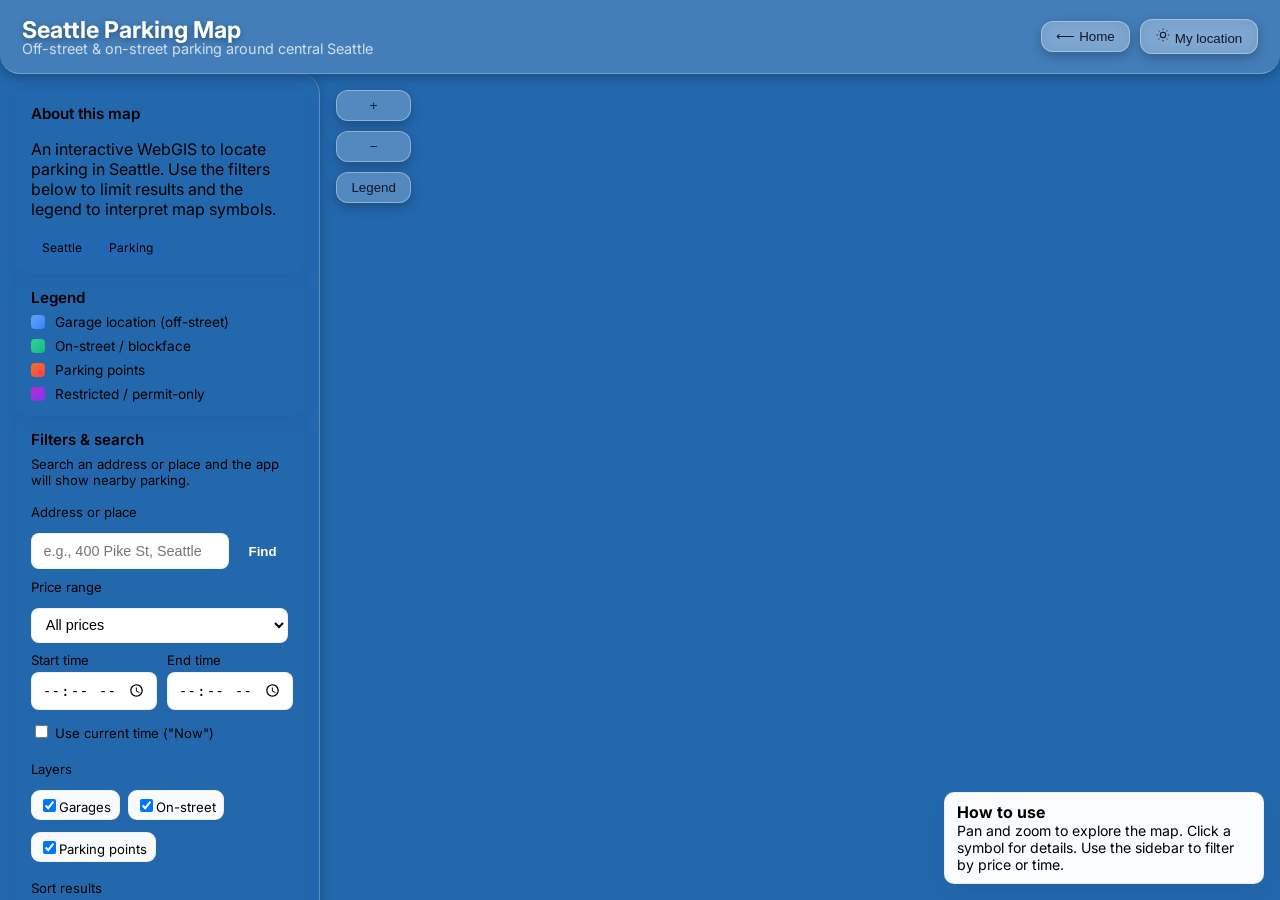
==== map.html @ 482f7bfe "1st style change and home page prototype" ====
<!DOCTYPE html>
<html>
<head>
    <meta charset="utf-8" />
    <meta name="viewport" content="width=device-width, initial-scale=1" />
    <title>Seattle Parking Map</title>

    <link href="https://api.mapbox.com/mapbox-gl-js/v2.5.0/mapbox-gl.css" rel="stylesheet" />
    <script src="https://api.mapbox.com/mapbox-gl-js/v2.5.0/mapbox-gl.js"></script>

    <link rel="preconnect" href="https://fonts.googleapis.com" />
    <link rel="preconnect" href="https://fonts.gstatic.com" crossorigin />
    <link href="https://fonts.googleapis.com/css2?family=Inter:wght@300;400;600&display=swap" rel="stylesheet" />

    <link rel="stylesheet" href="css/styles.css" />
</head>
<body>
    <div class="app" role="application" aria-labelledby="mapTitle">
        <header class="app-header">
            <div>
                <div id="mapTitle" class="app-title">Seattle Parking Map</div>
                <div class="app-subtitle">Off-street & on-street parking around central Seattle</div>
            </div>

            <div style="display:flex;gap:.6rem;align-items:center;">
                <button class="map-btn" onclick="window.location.href='index.html'" aria-label="Back to homepage">
                    ⟵ Home
                </button>
                <button class="map-btn" aria-label="Center on my location" id="btnGeolocate">
                    <svg viewBox="0 0 24 24" fill="none" aria-hidden="true" width="16" height="16"><path d="M12 8a4 4 0 100 8 4 4 0 000-8z" stroke="#0f172a" stroke-width="1.6" stroke-linecap="round" stroke-linejoin="round"/><path d="M21 12h-1M4 12H3M12 21v-1M12 4V3M18.36 5.64l-.7.7M6.34 17.66l-.7.7M18.36 18.36l-.7-.7M6.34 6.34l-.7-.7" stroke="#0f172a" stroke-width="1.4" stroke-linecap="round" stroke-linejoin="round"/></svg>
                    My location
                </button>
            </div>
        </header>

        <main class="app-main">
            <aside class="sidebar" aria-label="Map controls">
                <section class="panel">
                    <h2>About this map</h2>
                    <p>An interactive WebGIS to locate parking in Seattle. Use the filters below to limit results and the legend to interpret map symbols.</p>
                    <div class="chips" aria-hidden="true"><span class="chip">Seattle</span><span class="chip">Parking</span></div>
                </section>

                <section class="panel">
                    <h2>Legend</h2>
                    <div class="legend" role="list">
                        <div class="legend-item" role="listitem"><span class="legend-symbol symbol-garage" aria-hidden="true"></span><span>Garage location (off-street)</span></div>
                        <div class="legend-item" role="listitem"><span class="legend-symbol symbol-street" aria-hidden="true"></span><span>On-street / blockface</span></div>
                        <div class="legend-item" role="listitem"><span class="legend-symbol symbol-paid" aria-hidden="true"></span><span>Parking points</span></div>
                        <div class="legend-item" role="listitem"><span class="legend-symbol symbol-restricted" aria-hidden="true"></span><span>Restricted / permit-only</span></div>
                    </div>
                </section>

                <section class="panel">
                    <h2>Filters & search</h2>
                    <form class="filters" id="filtersForm" aria-describedby="filtersDesc" onsubmit="return false;">
                        <p id="filtersDesc" style="margin:0 0 .4rem 0;color:var(--muted);font-size:.82rem;">Search an address or place and the app will show nearby parking.</p>

                        <label for="searchInput">Address or place</label>
                        <div class="search-row">
                            <input id="searchInput" type="text" placeholder="e.g., 400 Pike St, Seattle" aria-label="Search address or place">
                            <button id="btnSearch" title="Find nearest parking">Find</button>
                        </div>

                        <label for="priceFilter">Price range</label>
                        <select id="priceFilter" aria-label="Filter by price">
                            <option value="all">All prices</option>
                            <option value="low">Under $15</option>
                            <option value="mid">$15–$30</option>
                            <option value="high">Over $30</option>
                        </select>

                        <div style="display:flex;gap:.6rem">
                            <div style="flex:1">
                                <label for="timeFrom">Start time</label>
                                <input id="timeFrom" type="time" class="small" aria-label="Start time">
                            </div>
                            <div style="flex:1">
                                <label for="timeTo">End time</label>
                                <input id="timeTo" type="time" class="small" aria-label="End time">
                            </div>
                        </div>

                        <label for="timeNow" style="margin-top:.15rem"><input id="timeNow" type="checkbox" aria-label="Use current time (Now)">&nbsp;Use current time ("Now")</label>

                        <label style="margin-top:.4rem">Layers</label>
                        <div class="layer-toggles" role="group" aria-label="Layer toggles">
                            <!-- these inputs are used by the JS below to toggle layer visibility -->
                            <label class="layer-toggle"><input id="toggleGarages" type="checkbox" checked>Garages</label>
                            <label class="layer-toggle"><input id="toggleBlockface" type="checkbox" checked>On-street</label>
                            <label class="layer-toggle"><input id="toggleRestricted" type="checkbox" checked>Parking points</label>
                        </div>

                        <label for="sortSelect" style="margin-top:.3rem">Sort results</label>
                        <select id="sortSelect" aria-label="Sort results">
                            <option value="distance">Distance</option>
                            <option value="price">Price</option>

                        </select>

                        <div id="searchResults" class="results" aria-live="polite">Enter an address and press "Find" to show nearby parking here.</div>
                    </form>
                </section>

                <div class="sidebar-footer">Data source: ....<br>Created for GEOG328.</div>
            </aside>

            <section class="map-wrap" aria-label="Map view">
                <div id="map" role="region" aria-label="Parking map"></div>

                <div class="map-controls" role="toolbar" aria-label="Map controls">
                    <button id="btnZoomIn" class="map-btn" aria-label="Zoom in">+</button>
                    <button id="btnZoomOut" class="map-btn" aria-label="Zoom out">−</button>
                    <button id="btnToggleLegend" class="map-btn" aria-label="Toggle map legend">Legend</button>
                </div>

                <div class="map-legend-overlay" id="mapLegend" aria-hidden="false" style="position:absolute;right:1rem;bottom:1rem;background:rgba(255,255,255,.98);padding:.6rem .75rem;border-radius:10px;border:1px solid rgba(15,23,42,.06);box-shadow:0 10px 28px rgba(2,6,23,.06);max-width:320px">
                    <strong>How to use</strong>
                    <div style="font-size:.88rem;color:var(--muted)">Pan and zoom to explore the map. Click a symbol for details. Use the sidebar to filter by price or time.</div>
                </div>
            </section>
        </main>
    </div>

         
    <script src="map-layers.js"></script>
</body>
</html>
---- css/styles.css ----
/* ------------------------------ */
/*          Root + Reset          */
/* ------------------------------ */

:root {
  --bg-glass: rgba(255, 255, 255, 0.15);
  --bg-glass-strong: rgba(255, 255, 255, 0.25);
  --blur: blur(10px);
  --border-glass: rgba(255, 255, 255, 0.25);
  --shadow-soft: 0 4px 12px rgba(0,0,0,0.25);
  --shadow-hover: 0 6px 18px rgba(0,0,0,0.32);
}

* {
  box-sizing: border-box;
}

html,
body {
  height: 100%;
  margin: 0;
  font-family: Inter, system-ui, -apple-system, BlinkMacSystemFont, "Segoe UI", sans-serif;
  background: linear-gradient(180deg, #f8fafc 0%, #f1f5f9 100%);
  color: var(--text-main);
}



/* -----------------------------------------
   TOP BAR (HEADER)
----------------------------------------- */

.app {
  display: flex;
  flex-direction: column;
  height: 100vh;
  background-color: #2368ad;
}

.app-header {

  background: var(--bg-glass);
  backdrop-filter: var(--blur);
  border-bottom: 1px solid var(--border-glass);
  border-radius: 0 0 20px 20px;
  padding: 1rem 1.4rem;
  box-shadow: var(--shadow-soft);
  display: flex;
  justify-content: space-between;
  align-items: center;
  position: relative;
}

/* Hover glow effect */
.app-header:hover {
  box-shadow: var(--shadow-hover);
}

/* Title + subtitle styling */
.app-title {
  font-size: 1.45rem;
  font-weight: 700;
  color: white;
  text-shadow: 0 2px 6px rgba(0,0,0,0.35);
}

.app-subtitle {
  color: #e2e8f0;
  font-size: 0.9rem;
  opacity: 0.9;
  margin-top: -4px;
}

.app-main {
  display: flex;
  flex: 1;
  min-height: 0;
  overflow: hidden;
}

/* -----------------------------------------
   SIDEBAR
----------------------------------------- */

.sidebar {
  width: 320px;
  height: 100vh;
  overflow-y: auto;
  padding: 1rem;
  border-right: 1px solid var(--border-glass);
  box-shadow: var(--shadow-soft);
  border-radius: 0 20px 20px 0;
  transition: box-shadow 0.3s ease;
}

.sidebar:hover {
  box-shadow: var(--shadow-hover);
}

/* ------------------------------ */
/*          Panels / UI           */
/* ------------------------------ */

.panel {
  background: var(--panel-bg);
  border-radius: 10px;
  padding: 0.9rem 0.95rem;
  border: 1px solid var(--glass-border);
  box-shadow: 0 6px 18px rgba(15, 23, 42, 0.06);
}

.panel h2 {
  margin: 0 0 0.35rem 0;
  font-size: 0.95rem;
  font-weight: 600;
}

/* ------------------------------ */
/*           Chips                */
/* ------------------------------ */

.chips {
  display: flex;
  flex-wrap: wrap;
  gap: 0.4rem;
  margin-top: 0.5rem;
}

.chip {
  font-size: 0.75rem;
  padding: 0.22rem 0.6rem;
  border-radius: 999px;
  background: rgba(37, 99, 235, 0.08);
  border: 1px solid rgba(37, 99, 235, 0.12);
  color: var(--accent);
}

/* ------------------------------ */
/*            Legend              */
/* ------------------------------ */

.legend {
  display: flex;
  flex-direction: column;
  gap: 0.5rem;
  margin-top: 0.4rem;
}

.legend-item {
  display: flex;
  gap: 0.6rem;
  align-items: center;
  font-size: 0.85rem;
}

.legend-symbol {
  width: 14px;
  height: 14px;
  border-radius: 4px;
  display: inline-block;
}

.symbol-garage {
  background: linear-gradient(135deg, #60a5fa, #3b82f6);
}

.symbol-street {
  background: linear-gradient(135deg, #34d399, #10b981);
}

.symbol-paid {
  background: linear-gradient(135deg, #f97316, #f43f5e);
}

.symbol-restricted {
  background: linear-gradient(135deg, #c026d3, #7c3aed);
}

/* ------------------------------ */
/*            Filters             */
/* ------------------------------ */

.filters {
  display: flex;
  flex-direction: column;
  gap: 0.6rem;
  margin-top: 0.4rem;
}

.filters label {
  display: block;
  font-size: 0.82rem;
  color: var(--muted);
  margin-bottom: 0.25rem;
}

.filters select,
.filters input[type="text"],
.filters input[type="time"],
.filters input[type="range"] {
  width: 100%;
  font-size: 0.9rem;
  padding: 0.45rem 0.6rem;
  border-radius: 8px;
  border: 1px solid rgba(15, 23, 42, 0.06);
  background: #fff;
  color: var(--text-main);
  outline: none;
}

/* ------------------------------ */
/*          Search Row            */
/* ------------------------------ */

.search-row {
  display: flex;
  gap: 0.5rem;
  align-items: center;
}

.search-row input[type="text"] {
  flex: 1;
  padding: 0.55rem 0.7rem;
  border-radius: 8px;
}

.search-row button {
  display: inline-flex;
  align-items: center;
  justify-content: center;
  padding: 0.5rem 0.7rem;
  border-radius: 8px;
  background: var(--accent);
  color: #fff;
  border: none;
  cursor: pointer;
  font-weight: 600;
}

/* ------------------------------ */
/*        Layer Toggle UI         */
/* ------------------------------ */

.layer-toggles {
  display: flex;
  gap: 0.5rem;
  flex-wrap: wrap;
}

.layer-toggle {
  display: inline-flex;
  align-items: center;
  gap: 0.45rem;
  background: #f8fafc;
  padding: 0.28rem 0.45rem;
  border-radius: 9px;
  border: 1px solid rgba(15, 23, 42, 0.04);
  cursor: pointer;
  font-size: 0.85rem;
  color: var(--muted);
}

/* ------------------------------ */
/*              Map               */
/* ------------------------------ */

.map-wrap {
  position: relative;
  flex: 1;
  min-width: 0;
  overflow: hidden;
}

#map {
  position: absolute;
  inset: 0;
}

.map-controls {
  position: absolute;
  left: 1rem;
  top: 1rem;
  display: flex;
  flex-direction: column;
  gap: 0.6rem;
  z-index: 5;
}

/* Buttons inside sidebar or header */
.map-btn {
  background: rgba(255,255,255,0.22);
  color: #0f172a;
  border: 1px solid rgba(255,255,255,0.35);
  padding: 0.45rem 0.9rem;
  border-radius: 12px;
  box-shadow: var(--shadow-soft);
  cursor: pointer;
  backdrop-filter: blur(10px);
  transition: background 0.25s ease, box-shadow 0.25s ease, transform 0.25s ease;
}

.map-btn:hover {
  background: rgba(255,255,255,0.32);
  transform: translateY(-2px);
  box-shadow: var(--shadow-hover);
}

/* ------------------------------ */
/*            Results             */
/* ------------------------------ */

.results {
  margin-top: 0.6rem;
  border-radius: 8px;
  border: 1px dashed rgba(15, 23, 42, 0.04);
  padding: 0.5rem;
  font-size: 0.9rem;
  color: var(--muted);
  background: linear-gradient(180deg, rgba(248, 250, 252, 0.6), rgba(255, 255, 255, 0.6));
}

/* ------------------------------ */
/*         Responsive             */
/* ------------------------------ */

@media (max-width: 880px) {
  .sidebar {
    width: 100%;
    border-right: none;
    border-bottom: 1px solid var(--glass-border);
    position: relative;
    z-index: 3;
  }

  .app-main {
    flex-direction: column;
  }
}
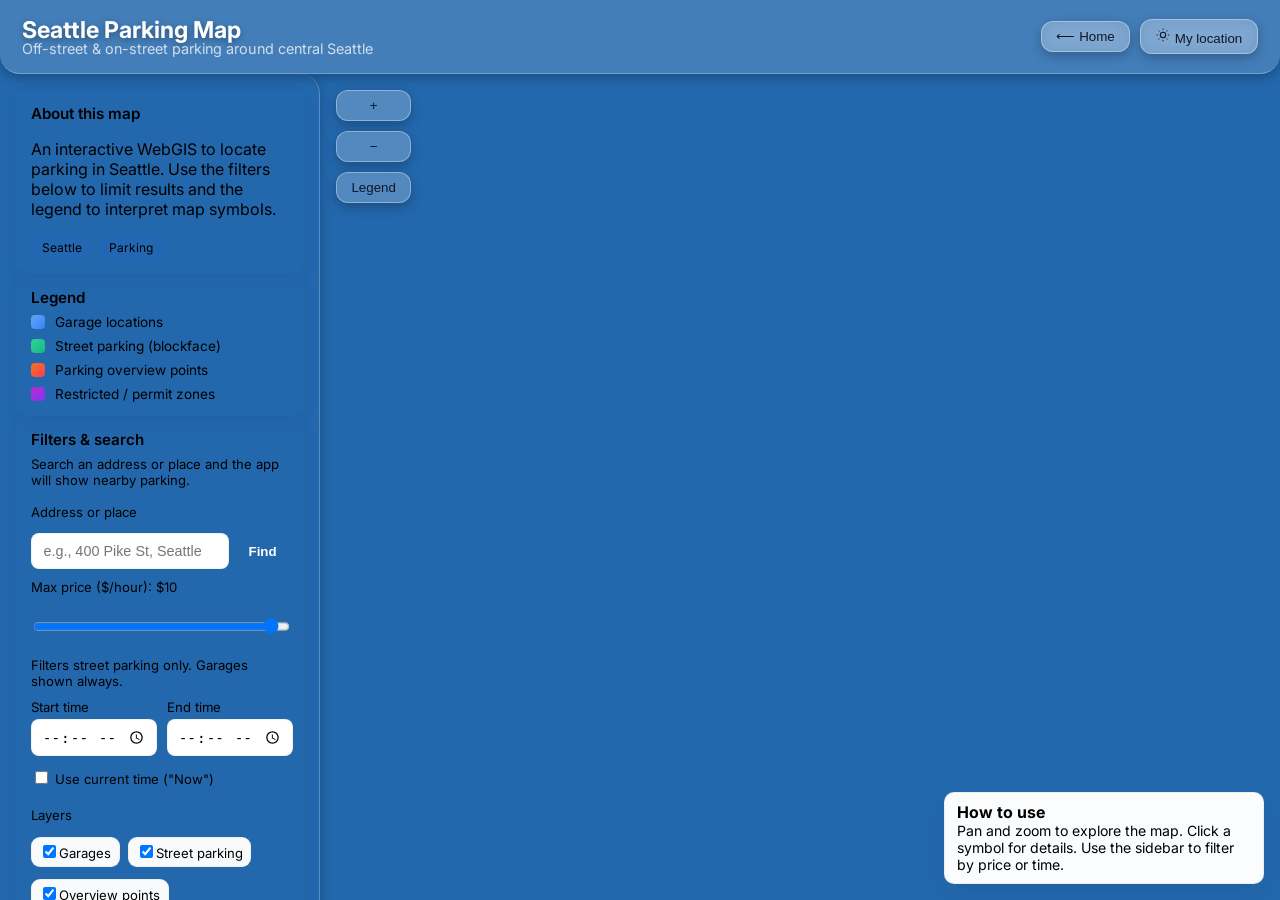
==== commit 75b6d86d: "pricing filter + updated retricted zones to be separate from parking points" ====
--- a/map.html
+++ b/map.html
@@ -44,10 +44,10 @@
                 <section class="panel">
                     <h2>Legend</h2>
                     <div class="legend" role="list">
-                        <div class="legend-item" role="listitem"><span class="legend-symbol symbol-garage" aria-hidden="true"></span><span>Garage location (off-street)</span></div>
-                        <div class="legend-item" role="listitem"><span class="legend-symbol symbol-street" aria-hidden="true"></span><span>On-street / blockface</span></div>
-                        <div class="legend-item" role="listitem"><span class="legend-symbol symbol-paid" aria-hidden="true"></span><span>Parking points</span></div>
-                        <div class="legend-item" role="listitem"><span class="legend-symbol symbol-restricted" aria-hidden="true"></span><span>Restricted / permit-only</span></div>
+                        <div class="legend-item" role="listitem"><span class="legend-symbol symbol-garage" aria-hidden="true"></span><span>Garage locations</span></div>
+                        <div class="legend-item" role="listitem"><span class="legend-symbol symbol-street" aria-hidden="true"></span><span>Street parking (blockface)</span></div>
+                        <div class="legend-item" role="listitem"><span class="legend-symbol symbol-paid" aria-hidden="true"></span><span>Parking overview points</span></div>
+                        <div class="legend-item" role="listitem"><span class="legend-symbol symbol-restricted" aria-hidden="true"></span><span>Restricted / permit zones</span></div>
                     </div>
                 </section>
 
@@ -61,14 +61,13 @@
                             <input id="searchInput" type="text" placeholder="e.g., 400 Pike St, Seattle" aria-label="Search address or place">
                             <button id="btnSearch" title="Find nearest parking">Find</button>
                         </div>
-
-                        <label for="priceFilter">Price range</label>
-                        <select id="priceFilter" aria-label="Filter by price">
-                            <option value="all">All prices</option>
-                            <option value="low">Under $15</option>
-                            <option value="mid">$15–$30</option>
-                            <option value="high">Over $30</option>
-                        </select>
+                        
+                        <label for="priceRange">Max price ($/hour): $<span id="priceDisplay">10</span></label>
+                        <input id="priceRange" type="range" min="0" max="10" step="0.5" value="10" 
+                            style="width:100%" aria-label="Maximum price slider">
+                        <div style="font-size:0.82rem;color:var(--muted);margin-top:0.2rem">
+                            Filters street parking only. Garages shown always.
+                        </div>
 
                         <div style="display:flex;gap:.6rem">
                             <div style="flex:1">
@@ -85,24 +84,23 @@
 
                         <label style="margin-top:.4rem">Layers</label>
                         <div class="layer-toggles" role="group" aria-label="Layer toggles">
-                            <!-- these inputs are used by the JS below to toggle layer visibility -->
                             <label class="layer-toggle"><input id="toggleGarages" type="checkbox" checked>Garages</label>
-                            <label class="layer-toggle"><input id="toggleBlockface" type="checkbox" checked>On-street</label>
-                            <label class="layer-toggle"><input id="toggleRestricted" type="checkbox" checked>Parking points</label>
+                            <label class="layer-toggle"><input id="toggleBlockface" type="checkbox" checked>Street parking</label>
+                            <label class="layer-toggle"><input id="togglePoints" type="checkbox" checked>Overview points</label>
+                            <label class="layer-toggle"><input id="toggleRestricted" type="checkbox" checked>Restricted/Permit</label>
                         </div>
 
                         <label for="sortSelect" style="margin-top:.3rem">Sort results</label>
                         <select id="sortSelect" aria-label="Sort results">
                             <option value="distance">Distance</option>
                             <option value="price">Price</option>
-
                         </select>
 
                         <div id="searchResults" class="results" aria-live="polite">Enter an address and press "Find" to show nearby parking here.</div>
                     </form>
                 </section>
 
-                <div class="sidebar-footer">Data source: ....<br>Created for GEOG328.</div>
+                <div class="sidebar-footer">Data source: Seattle GeoData<br>Created for GEOG328.</div>
             </aside>
 
             <section class="map-wrap" aria-label="Map view">
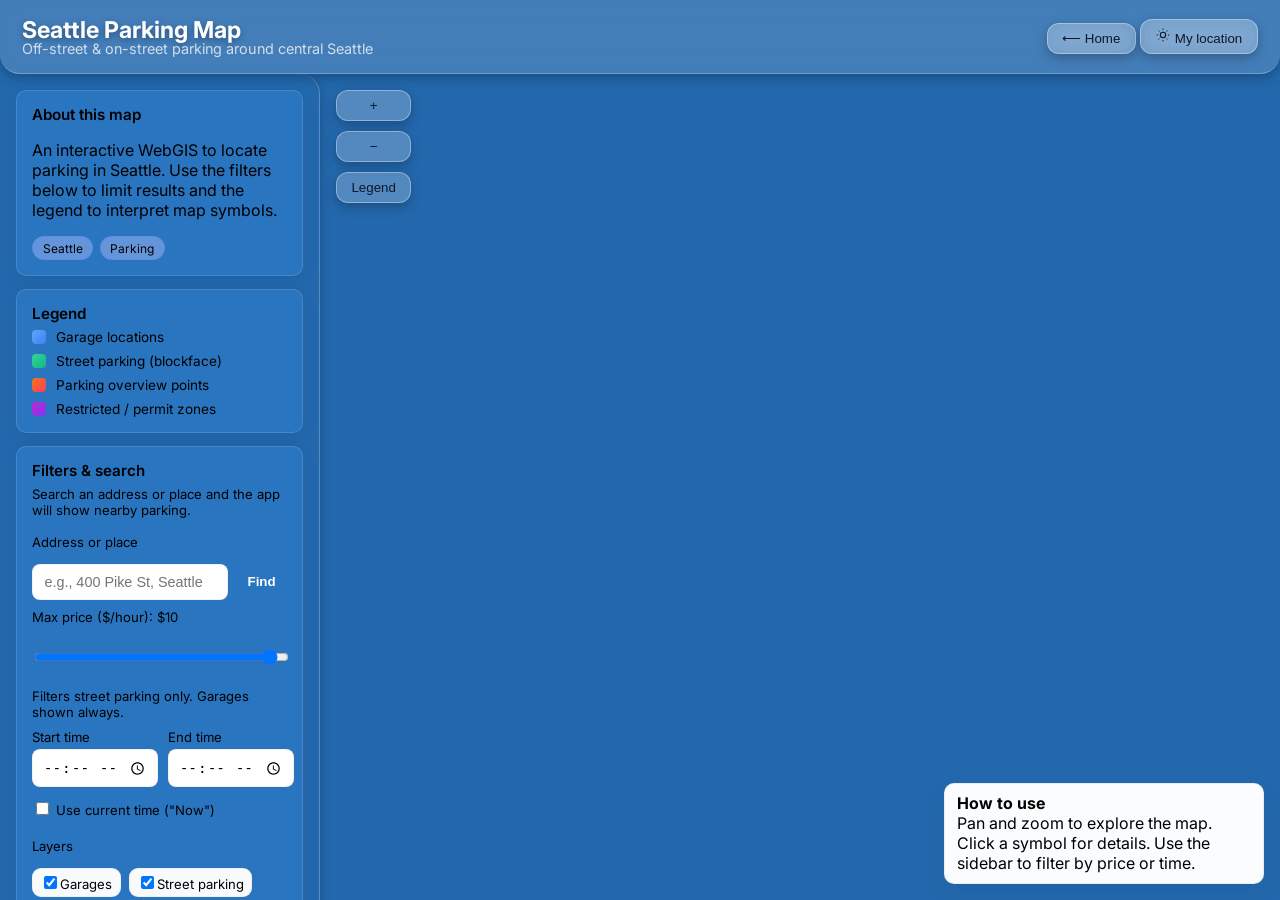
==== commit 97c3685c: "removed inline styling, updated css" ====
--- a/map.html
+++ b/map.html
@@ -7,6 +7,7 @@
 
     <link href="https://api.mapbox.com/mapbox-gl-js/v2.5.0/mapbox-gl.css" rel="stylesheet" />
     <script src="https://api.mapbox.com/mapbox-gl-js/v2.5.0/mapbox-gl.js"></script>
+    <link rel="icon" type="image/png" href="img/SPAPfavicon.png">
 
     <link rel="preconnect" href="https://fonts.googleapis.com" />
     <link rel="preconnect" href="https://fonts.gstatic.com" crossorigin />
@@ -22,7 +23,7 @@
                 <div class="app-subtitle">Off-street & on-street parking around central Seattle</div>
             </div>
 
-            <div style="display:flex;gap:.6rem;align-items:center;">
+            <div>
                 <button class="map-btn" onclick="window.location.href='index.html'" aria-label="Back to homepage">
                     ⟵ Home
                 </button>
@@ -54,7 +55,7 @@
                 <section class="panel">
                     <h2>Filters & search</h2>
                     <form class="filters" id="filtersForm" aria-describedby="filtersDesc" onsubmit="return false;">
-                        <p id="filtersDesc" style="margin:0 0 .4rem 0;color:var(--muted);font-size:.82rem;">Search an address or place and the app will show nearby parking.</p>
+                        <p id="filtersDesc">Search an address or place and the app will show nearby parking.</p>
 
                         <label for="searchInput">Address or place</label>
                         <div class="search-row">
@@ -64,25 +65,25 @@
                         
                         <label for="priceRange">Max price ($/hour): $<span id="priceDisplay">10</span></label>
                         <input id="priceRange" type="range" min="0" max="10" step="0.5" value="10" 
-                            style="width:100%" aria-label="Maximum price slider">
-                        <div style="font-size:0.82rem;color:var(--muted);margin-top:0.2rem">
+                            aria-label="Maximum price slider">
+                        <div class="filter-note">
                             Filters street parking only. Garages shown always.
                         </div>
 
-                        <div style="display:flex;gap:.6rem">
-                            <div style="flex:1">
+                        <div class="time-row">
+                            <div class="time-col">
                                 <label for="timeFrom">Start time</label>
                                 <input id="timeFrom" type="time" class="small" aria-label="Start time">
                             </div>
-                            <div style="flex:1">
+                            <div class="time-col">
                                 <label for="timeTo">End time</label>
                                 <input id="timeTo" type="time" class="small" aria-label="End time">
                             </div>
                         </div>
 
-                        <label for="timeNow" style="margin-top:.15rem"><input id="timeNow" type="checkbox" aria-label="Use current time (Now)">&nbsp;Use current time ("Now")</label>
+                        <label for="timeNow" class="label-spaced-sm"><input id="timeNow" type="checkbox" aria-label="Use current time (Now)">&nbsp;Use current time ("Now")</label>
 
-                        <label style="margin-top:.4rem">Layers</label>
+                        <label class="label-spaced-md">Layers</label>
                         <div class="layer-toggles" role="group" aria-label="Layer toggles">
                             <label class="layer-toggle"><input id="toggleGarages" type="checkbox" checked>Garages</label>
                             <label class="layer-toggle"><input id="toggleBlockface" type="checkbox" checked>Street parking</label>
@@ -90,10 +91,21 @@
                             <label class="layer-toggle"><input id="toggleRestricted" type="checkbox" checked>Restricted/Permit</label>
                         </div>
 
-                        <label for="sortSelect" style="margin-top:.3rem">Sort results</label>
+                        <label for="sortSelect" class="label-spaced">Sort results</label>
                         <select id="sortSelect" aria-label="Sort results">
                             <option value="distance">Distance</option>
                             <option value="price">Price</option>
+                        </select>
+
+                        <label for="useTravelTime" class="label-spaced"><input id="useTravelTime" type="checkbox">&nbsp;Filter by travel time</label>
+
+                        <label for="travelTimeRange" class="label-spaced">Max travel time (minutes): <span id="travelTimeDisplay">10</span></label>
+                        <input id="travelTimeRange" type="range" min="1" max="60" step="1" value="10" aria-label="Max travel time slider">
+
+                        <label for="travelMode" class="label-spaced-xs">Mode</label>
+                        <select id="travelMode" aria-label="Travel mode">
+                            <option value="walking">Walking</option>
+                            <option value="driving">Driving</option>
                         </select>
 
                         <div id="searchResults" class="results" aria-live="polite">Enter an address and press "Find" to show nearby parking here.</div>
@@ -112,9 +124,9 @@
                     <button id="btnToggleLegend" class="map-btn" aria-label="Toggle map legend">Legend</button>
                 </div>
 
-                <div class="map-legend-overlay" id="mapLegend" aria-hidden="false" style="position:absolute;right:1rem;bottom:1rem;background:rgba(255,255,255,.98);padding:.6rem .75rem;border-radius:10px;border:1px solid rgba(15,23,42,.06);box-shadow:0 10px 28px rgba(2,6,23,.06);max-width:320px">
+                <div class="map-legend-overlay" id="mapLegend" aria-hidden="false">
                     <strong>How to use</strong>
-                    <div style="font-size:.88rem;color:var(--muted)">Pan and zoom to explore the map. Click a symbol for details. Use the sidebar to filter by price or time.</div>
+                    <div class="legend-note">Pan and zoom to explore the map. Click a symbol for details. Use the sidebar to filter by price or time.</div>
                 </div>
             </section>
         </main>
--- a/css/styles.css
+++ b/css/styles.css
@@ -9,6 +9,13 @@
   --border-glass: rgba(255, 255, 255, 0.25);
   --shadow-soft: 0 4px 12px rgba(0,0,0,0.25);
   --shadow-hover: 0 6px 18px rgba(0,0,0,0.32);
+  
+  --text-main: #000000;
+  --muted: #d9e3ed
+  --accent: #2563eb;
+  --panel-bg: #2a75c0;
+  --glass-border: rgba(255, 255, 255, 0.134);
+
 }
 
 * {
@@ -115,6 +122,11 @@
   font-weight: 600;
 }
 
+.panel + .panel {
+  margin-top: 0.8rem;
+}
+
+
 /* ------------------------------ */
 /*           Chips                */
 /* ------------------------------ */
@@ -130,7 +142,7 @@
   font-size: 0.75rem;
   padding: 0.22rem 0.6rem;
   border-radius: 999px;
-  background: rgba(37, 99, 235, 0.08);
+  background: rgba(142, 172, 236, 0.59);
   border: 1px solid rgba(37, 99, 235, 0.12);
   color: var(--accent);
 }
@@ -175,6 +187,8 @@
 .symbol-restricted {
   background: linear-gradient(135deg, #c026d3, #7c3aed);
 }
+
+
 
 /* ------------------------------ */
 /*            Filters             */
@@ -208,6 +222,44 @@
   outline: none;
 }
 
+.filter-note {
+  font-size: 0.82rem;
+  color: var(--muted);
+  margin-top: 0.2rem;
+}
+
+#filtersDesc {
+  margin: 0 0 .4rem 0;
+  color: var(--muted);
+  font-size: .82rem;
+}
+
+.time-row {
+  display: flex;
+  gap: .6rem;
+}
+
+.time-col {
+  flex: 1;
+}
+
+.label-spaced-sm {
+  margin-top: .15rem;
+}
+
+.label-spaced-md {
+  margin-top: .4rem;
+}
+
+.label-spaced {
+  margin-top: .3rem;
+}
+
+.label-spaced-xs {
+  margin-top: .2rem;
+}
+
+
 /* ------------------------------ */
 /*          Search Row            */
 /* ------------------------------ */
@@ -305,6 +357,19 @@
   box-shadow: var(--shadow-hover);
 }
 
+.map-legend-overlay {
+  position: absolute;
+  right: 1rem;
+  bottom: 1rem;
+  background: rgba(255, 255, 255, .98);
+  padding: .6rem .75rem;
+  border-radius: 10px;
+  border: 1px solid rgba(15, 23, 42, .06);
+  box-shadow: 0 10px 28px rgba(2, 6, 23, .06);
+  max-width: 320px;
+}
+
+
 /* ------------------------------ */
 /*            Results             */
 /* ------------------------------ */
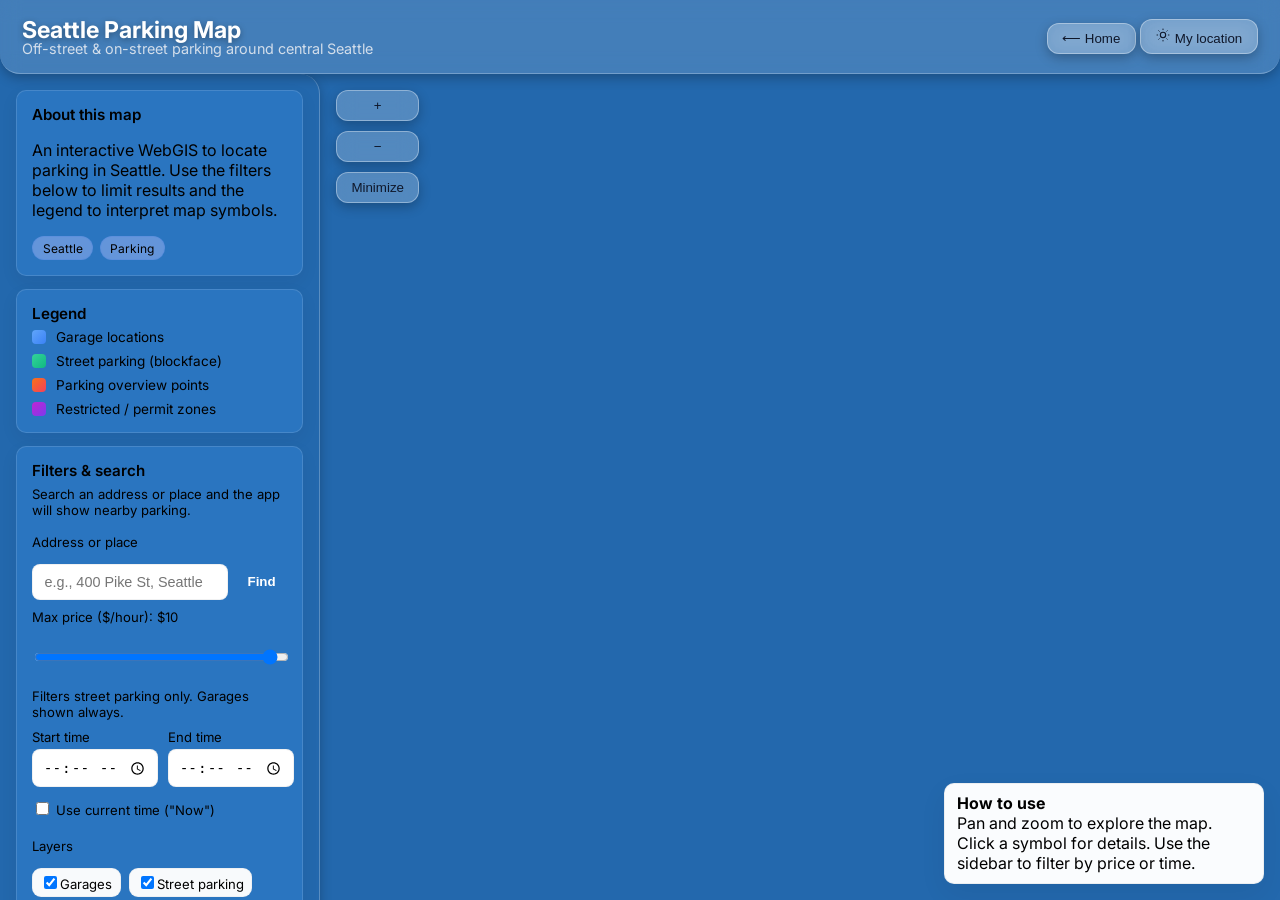
==== commit 44293380: "added minimize maximize button" ====
--- a/map.html
+++ b/map.html
@@ -24,9 +24,10 @@
             </div>
 
             <div>
-                <button class="map-btn" onclick="window.location.href='index.html'" aria-label="Back to homepage">
-                    ⟵ Home
+                <button id="btnHome" class="map-btn" aria-label="Back to homepage">
+                ⟵ Home
                 </button>
+
                 <button class="map-btn" aria-label="Center on my location" id="btnGeolocate">
                     <svg viewBox="0 0 24 24" fill="none" aria-hidden="true" width="16" height="16"><path d="M12 8a4 4 0 100 8 4 4 0 000-8z" stroke="#0f172a" stroke-width="1.6" stroke-linecap="round" stroke-linejoin="round"/><path d="M21 12h-1M4 12H3M12 21v-1M12 4V3M18.36 5.64l-.7.7M6.34 17.66l-.7.7M18.36 18.36l-.7-.7M6.34 6.34l-.7-.7" stroke="#0f172a" stroke-width="1.4" stroke-linecap="round" stroke-linejoin="round"/></svg>
                     My location
@@ -35,7 +36,7 @@
         </header>
 
         <main class="app-main">
-            <aside class="sidebar" aria-label="Map controls">
+            <aside class="sidebar" id="sidebar" aria-label="Map controls">
                 <section class="panel">
                     <h2>About this map</h2>
                     <p>An interactive WebGIS to locate parking in Seattle. Use the filters below to limit results and the legend to interpret map symbols.</p>
@@ -121,7 +122,8 @@
                 <div class="map-controls" role="toolbar" aria-label="Map controls">
                     <button id="btnZoomIn" class="map-btn" aria-label="Zoom in">+</button>
                     <button id="btnZoomOut" class="map-btn" aria-label="Zoom out">−</button>
-                    <button id="btnToggleLegend" class="map-btn" aria-label="Toggle map legend">Legend</button>
+                    <button id="btnToggleSidebar" class="map-btn" aria-label="Toggle sidebar panel" 
+                    aria-controls="sidebar" aria-expanded="true">Minimize</button>
                 </div>
 
                 <div class="map-legend-overlay" id="mapLegend" aria-hidden="false">
--- a/css/styles.css
+++ b/css/styles.css
@@ -104,6 +104,11 @@
   box-shadow: var(--shadow-hover);
 }
 
+/* When collapsed hide sidebar */
+.app-main.sidebar-collapsed .sidebar {
+  display: none;
+}
+
 /* ------------------------------ */
 /*          Panels / UI           */
 /* ------------------------------ */
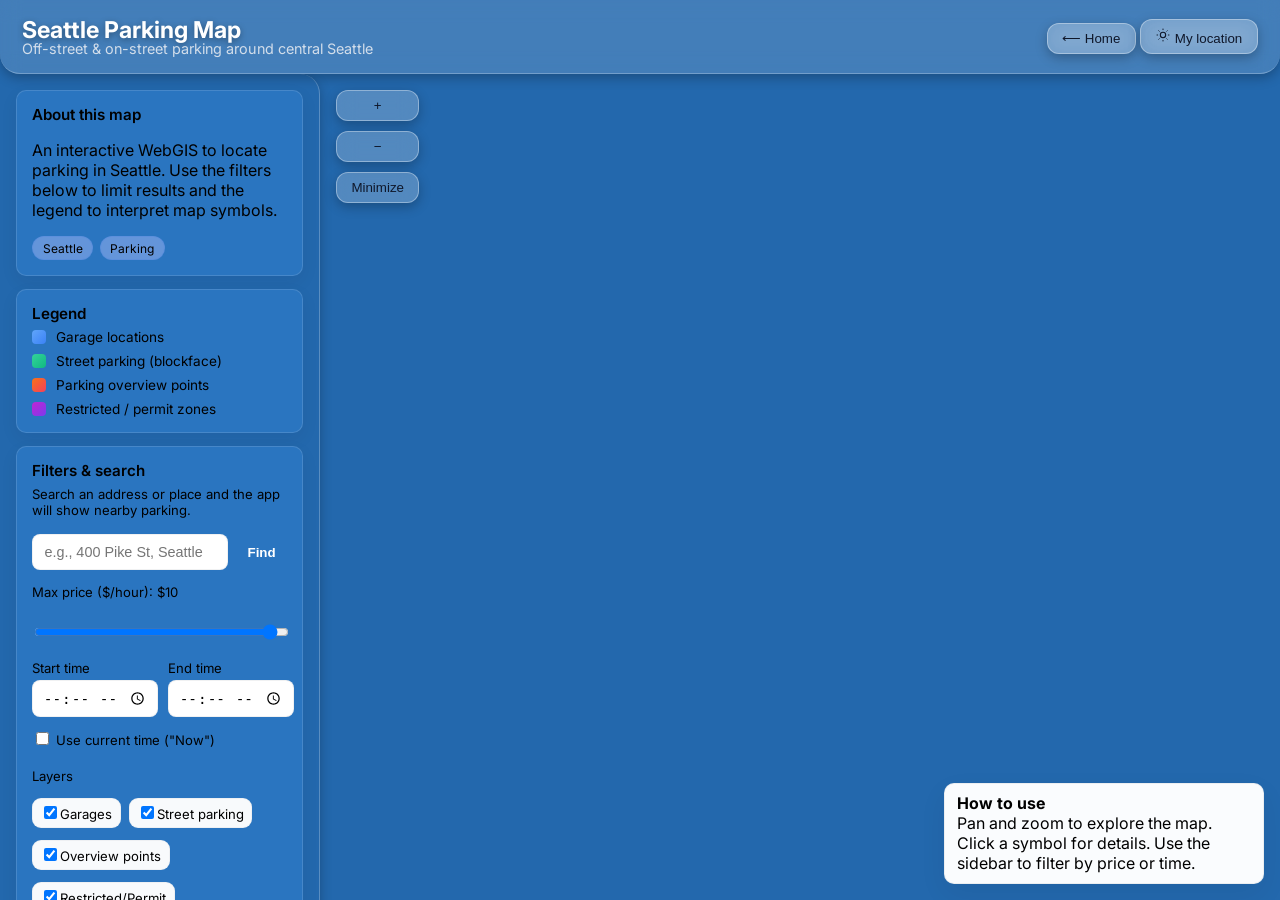
==== commit b67b16a9: "cleaned filter panel html/css" ====
--- a/map.html
+++ b/map.html
@@ -58,18 +58,15 @@
                     <form class="filters" id="filtersForm" aria-describedby="filtersDesc" onsubmit="return false;">
                         <p id="filtersDesc">Search an address or place and the app will show nearby parking.</p>
 
-                        <label for="searchInput">Address or place</label>
+                        
                         <div class="search-row">
                             <input id="searchInput" type="text" placeholder="e.g., 400 Pike St, Seattle" aria-label="Search address or place">
                             <button id="btnSearch" title="Find nearest parking">Find</button>
                         </div>
                         
-                        <label for="priceRange">Max price ($/hour): $<span id="priceDisplay">10</span></label>
+                        <label for="priceRange" class="label-spaced">Max price ($/hour): $<span id="priceDisplay">10</span></label>
                         <input id="priceRange" type="range" min="0" max="10" step="0.5" value="10" 
                             aria-label="Maximum price slider">
-                        <div class="filter-note">
-                            Filters street parking only. Garages shown always.
-                        </div>
 
                         <div class="time-row">
                             <div class="time-col">
@@ -108,7 +105,9 @@
                             <option value="walking">Walking</option>
                             <option value="driving">Driving</option>
                         </select>
-
+                        <div class="filter-note">
+                            Filters street parking only. Garages shown always.
+                        </div>
                         <div id="searchResults" class="results" aria-live="polite">Enter an address and press "Find" to show nearby parking here.</div>
                     </form>
                 </section>
